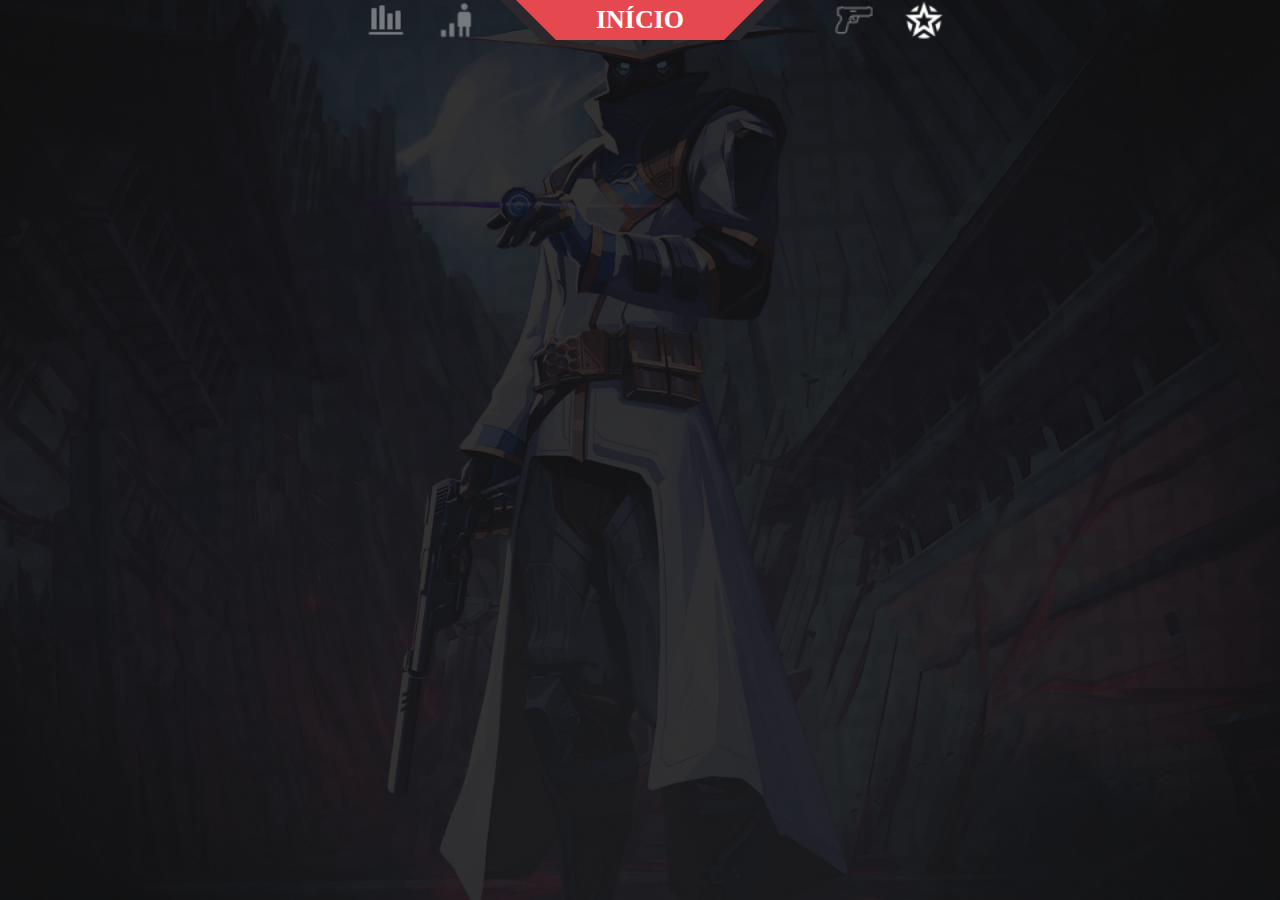
==== vava/html/rank.html @ 9ff4ef2e "Add files via upload" ====
<html lang="pt-BR">

<head>
    <link rel="shortcut icon"
        href="https://preview.redd.it/rqassez3kc591.png?width=841&format=png&auto=webp&v=enabled&s=cba4b31c6fc5e568a7694a607c39f36725960426"
        type="image/x-icon" />
    <meta charset="UTF-8">
    <link rel="stylesheet" href="../css/rank.css">
    <title> VAVA-CAMPEÕES</title>
</head>
<header>
    <div class="topo">
        <figure>
            <div class="primeirofiguras">
                <nav>
                    <a href="../html/resumoConta.html">
                        <img src="../_img/campeoes/Futures.png">
                    </a>
                    <a href="../html/campeoes.html">
                        <img src="../_img/resumoConta/Personal Growth (2).png">
                    </a>
                </nav>
            </div>
        </figure>
        <div>
            <a class="inicio" href="https://www.youtube.com/watch?v=crMX4-JYXCA">
                <h4>INÍCIO</h4>
            </a>
        </div>
        <figure>
            <nav>
                <a href="../html/armas.html">
                    <img href="../html/armas.html" src="../_img/campeoes/Gun.png">
                </a>
                <a href="../html/ranklist.html">
                    <img src="../_img/rank/Army Star (3).png">
                </a>
            </nav>
        </figure>
    </div>
</header>

<body>
    <main>
        <div class="">

        </div>

    </main>
</body>

</html>
---- vava/css/rank.css ----
@charset "UTD-8";

* {
    padding: 0;
    margin: 0;
    box-sizing: 0;
}

body {
    position: fixed;
    background-image: url(../_img/rank/valorant-nawpic-4\ 1\ \(1\).png);
    position: relative;
    background-size: cover;
}
header {
    display: flex;
    border-top: 40px solid #2a282c;
    border-left: 40px solid transparent;
    border-right: 40px solid transparent;
    justify-content: center;
    margin-left: 500px;
        margin-right: 500px;
}
header div{
    display: flex;
}
header div figure img{ 
    width: 40px;
}
.inicio h4{
    margin-top: -35px;
}

header a.inicio{
    display: flex;
    border-top: 40px solid #e6484f;
    border-left: 40px solid transparent;
    border-right: 40px solid transparent;
    justify-content: center;
    margin-left: 40px;
    margin-right: 40px;
    padding-left: 40px;
    padding-right: 40px;
    margin-top: -40px;
    font-size: 26px;
    text-decoration: none;
    color: white;
}
nav {
    margin-top: -40px;
    display: flex;
}
nav img {
    padding-left: 30px;
}
.primeirofiguras{
    display: flex;
}
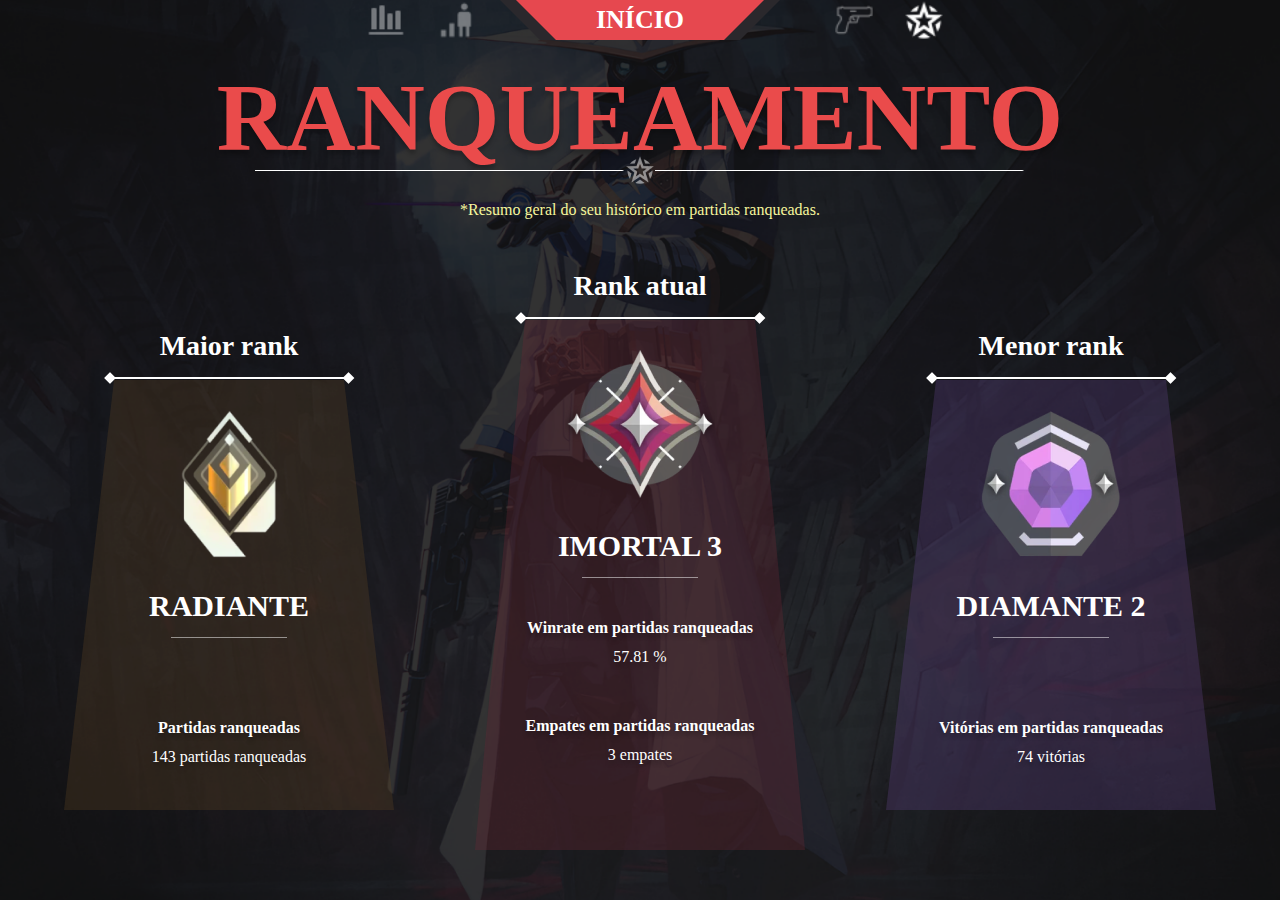
==== commit 91c18766: "acho q acabei" ====
--- a/vava/html/rank.html
+++ b/vava/html/rank.html
@@ -42,8 +42,94 @@
 
 <body>
     <main>
-        <div class="">
-
+        <div class="centralizartitle">
+            <div class="alinhadoi">
+                <div class="title">
+                    <h2>RANQUEAMENTO</h2>
+                </div>
+            </div>
+        </div>
+        <dir class="alinharsubtitle">
+            <div class="boxalinhamento">
+                <div class="imgtitle">
+                    <img class="linha" src="../_img/rank/Line 14 (2).png" alt="">
+                    <img src="../_img/rank/Army Star (2).png" alt="">
+                    <img class="linha" src="../_img/rank/Line 14 (2).png" alt="">
+                </div>
+                <div class="subtitle">
+                    <h3 class="textsubtitle">*Resumo geral do seu histórico em partidas ranqueadas.</h3>
+                </div>
+            </div>
+        </dir>
+        <div class="meio">
+            <ul class="meiomeio">
+                <dir class="boxtitle">
+                    <div class="tituloclass">
+                        <h2 class="titli">Maior rank</h2>
+                        <img class="" src="../_img/rank/Line 18.png" alt="">
+                        <div class="luz"></div>
+                    </div>
+                    <div class="centro">
+                        <img class="imgcentro" src="../_img/rank/a5cfb03 1.png" alt="">
+                    </div>
+                    <div class="subtitleimg">
+                        <h2 class="rankNome">RADIANTE</h2>
+                    </div>
+                    <div class="subtitleimg">
+                        <img class="subtitleimg" src="../_img/rank/Line 20.png" alt="">
+                    </div>
+                    <div class="finalimg" style="margin-top: 80px;">
+                        <h3 class="finaltitle">Partidas ranqueadas</h2>
+                            <h4 class="subfinaltitle">143 partidas ranqueadas</h2>
+                    </div>
+                </dir>
+                <div class="centroimg">
+                    <dir class="boxtitlecentro">
+                        <div class="tituloclass">
+                            <h2 class="titli">Rank atual</h2>
+                            <img class="" src="../_img/rank/Line 18.png" alt="">
+                            <div class="luz1"></div>
+                        </div>
+                        <div class="centro">
+                            <img class="imgcentro" src="../_img/rank/Immortal_3_Rank 1 (1).png" alt="">
+                        </div>
+                        <div class="subtitleimg">
+                            <h2 class="rankNome">IMORTAL 3</h2>
+                        </div>
+                        <div class="subtitleimg">
+                            <img class="subtitleimg" src="../_img/rank/Line 20.png" alt="">
+                        </div>
+                        <div class="finalimg">
+                            <h3 class="finaltitle">Winrate em partidas ranqueadas</h2>
+                                <h4 class="subfinaltitle">57.81 %</h2>
+                        </div>
+                        <div class="finalimg">
+                            <h3 class="finaltitle">Empates em partidas ranqueadas</h2>
+                                <h4 class="subfinaltitle">3 empates</h2>
+                        </div>
+                    </dir>
+                </div>
+                <dir class="boxtitle">
+                    <div class="tituloclass">
+                        <h2 class="titli">Menor rank</h2>
+                        <img class="" src="../_img/rank/Line 18.png" alt="">
+                        <div class="luz2"></div>
+                    </div>
+                    <div class="centro">
+                        <img class="imgcentro" src="../_img/rank/Diamond_2_Rank 1.png" alt="">
+                    </div>
+                    <div class="subtitleimg">
+                        <h2 class="rankNome">DIAMANTE 2</h2>
+                    </div>
+                    <div class="subtitleimg">
+                        <img class="subtitleimg" src="../_img/rank/Line 20.png" alt="">
+                    </div>
+                    <div class="finalimg" style="margin-top: 80px;">
+                        <h3 class="finaltitle">Vitórias em partidas ranqueadas</h2>
+                            <h4 class="subfinaltitle">74 vitórias</h2>
+                    </div>
+                </dir>
+            </ul>
         </div>
 
     </main>
--- a/vava/css/rank.css
+++ b/vava/css/rank.css
@@ -12,6 +12,7 @@
     position: relative;
     background-size: cover;
 }
+
 header {
     display: flex;
     border-top: 40px solid #2a282c;
@@ -19,19 +20,22 @@
     border-right: 40px solid transparent;
     justify-content: center;
     margin-left: 500px;
-        margin-right: 500px;
-}
-header div{
-    display: flex;
-}
-header div figure img{ 
+    margin-right: 500px;
+}
+
+header div {
+    display: flex;
+}
+
+header div figure img {
     width: 40px;
 }
-.inicio h4{
+
+.inicio h4 {
     margin-top: -35px;
 }
 
-header a.inicio{
+header a.inicio {
     display: flex;
     border-top: 40px solid #e6484f;
     border-left: 40px solid transparent;
@@ -46,15 +50,227 @@
     text-decoration: none;
     color: white;
 }
+
 nav {
     margin-top: -40px;
     display: flex;
 }
+
 nav img {
     padding-left: 30px;
 }
-.primeirofiguras{
-    display: flex;
-}
-
-
+
+.primeirofiguras {
+    display: flex;
+}
+
+/* title */
+.title {
+    font-family: 'Roboto';
+    font-style: normal;
+    font-weight: 700;
+    font-size: 64px;
+    line-height: 75px;
+    color: #EA4B4B;
+    text-shadow: 0px 4px 4px rgba(0, 0, 0, 0.25);
+}
+
+.textsubtitle {
+    font-family: 'Roboto';
+    font-style: normal;
+    font-weight: 400;
+    font-size: 16px;
+    line-height: 19px;
+    color: #F5F69C;
+}
+
+.centralizartitle {
+    margin-top: 40px;
+    display: flex;
+    justify-content: center;
+}
+
+.alinharsubtitle {
+    display: flex;
+    justify-content: center;
+}
+
+.textsubtitle {
+    margin-top: 15px;
+    text-align: center;
+}
+
+.imgtitle {
+    display: flex;
+    height: 30px;
+}
+
+.linha {
+    width: 370px;
+    margin-top: 15px;
+    height: 1px;
+}
+
+.titleRank {
+    font-family: 'Roboto';
+    font-style: normal;
+    font-weight: 600;
+    font-size: 28px;
+    line-height: 33px;
+    color: #FFFFFF;
+}
+
+.linhazinha {}
+
+.texto {
+    font-family: 'Roboto';
+    font-style: normal;
+    font-weight: 500;
+    font-size: 20px;
+    line-height: 23px;
+    color: #FFFFFF;
+
+}
+
+.subdodubtitle {
+    font-family: 'Roboto';
+    font-style: normal;
+    font-weight: 700;
+    font-size: 16px;
+    line-height: 19px;
+    color: #FFFFFF;
+    text-shadow: 0px 4px 4px rgba(0, 0, 0, 0.25);
+}
+
+.Naoseioquecoloca {
+    font-family: 'Roboto';
+    font-style: normal;
+    font-weight: 300;
+    font-size: 16px;
+    line-height: 19px;
+    color: #FFFFFF;
+    text-shadow: 0px 4px 4px rgba(0, 0, 0, 0.25);
+}
+
+listaRankEsquerdo {
+    display: flex;
+    justify-content: center;
+}
+
+.meio {
+    display: flex;
+    justify-content: center;
+}
+
+.meiomeio {
+    display: flex;
+    justify-content: center;
+}
+
+.titli {
+    margin-bottom: 10px;
+    display: flex;
+    justify-content: center;
+}
+
+.titli {
+    font-family: 'Roboto';
+    font-style: normal;
+    font-weight: 600;
+    font-size: 28px;
+    line-height: 33px;
+    color: #FFFFFF;
+}
+
+.centro {
+    padding: 25px;
+    display: flex;
+    justify-content: center;
+}
+
+.subtitleimg {
+    margin-top: 10px;
+    display: flex;
+    justify-content: center;
+    font-family: 'Roboto';
+    font-style: normal;
+    font-weight: 500;
+    font-size: 20px;
+    line-height: 23px;
+    color: #FFFFFF;
+}
+
+.finalimg {
+    margin-top: 40px;
+}
+
+.finaltitle {
+    font-family: 'Roboto';
+    font-style: normal;
+    font-weight: 700;
+    font-size: 16px;
+    line-height: 19px;
+    color: #FFFFFF;
+    text-shadow: 0px 4px 4px rgba(0, 0, 0, 0.25);
+    display: flex;
+    justify-content: center;
+}
+
+.meio{
+    margin: 50px;
+}
+.subfinaltitle {
+    padding: 10px;
+    font-family: 'Roboto';
+    font-style: normal;
+    font-weight: 300;
+    font-size: 16px;
+    line-height: 19px;
+    color: #FFFFFF;
+    text-shadow: 0px 4px 4px rgba(0, 0, 0, 0.25);
+    display: flex;
+    justify-content: center;
+}
+.boxtitle{
+    margin-top: 60px;
+}
+.luz{
+    z-index: -1;
+    margin-top: -4px;
+    box-shadow: 3x0px #5a0757e5;
+    margin-left: -40px;
+    position: absolute;
+    width: 230px;
+    border-left: 50px solid #f9aff600;
+    border-right: 50px solid #00000000;
+    border-bottom: 430px solid #5f4523;
+    opacity: 0.3;
+}
+.luz1{
+    z-index: -1;
+    margin-top: -4px;
+    box-shadow: 3x0px #5a0757e5;
+    margin-left: -40px;
+    position: absolute;
+    width: 230px;
+    border-left: 50px solid #f9aff600;
+    border-right: 50px solid #00000000;
+    border-bottom: 530px solid #6f2735;
+    opacity: 0.3;
+}
+.luz2{
+    z-index: -1;
+    margin-top: -4px;
+    box-shadow: 3x0px #5a0757e5;
+    margin-left: -40px;
+    position: absolute;
+    width: 230px;
+    border-left: 50px solid #f9aff600;
+    border-right: 50px solid #00000000;
+    border-bottom: 430px solid #64458b;
+    opacity: 0.3;
+}
+.centroimg{
+    margin-left: 160px;
+    margin-right: 160px;
+}